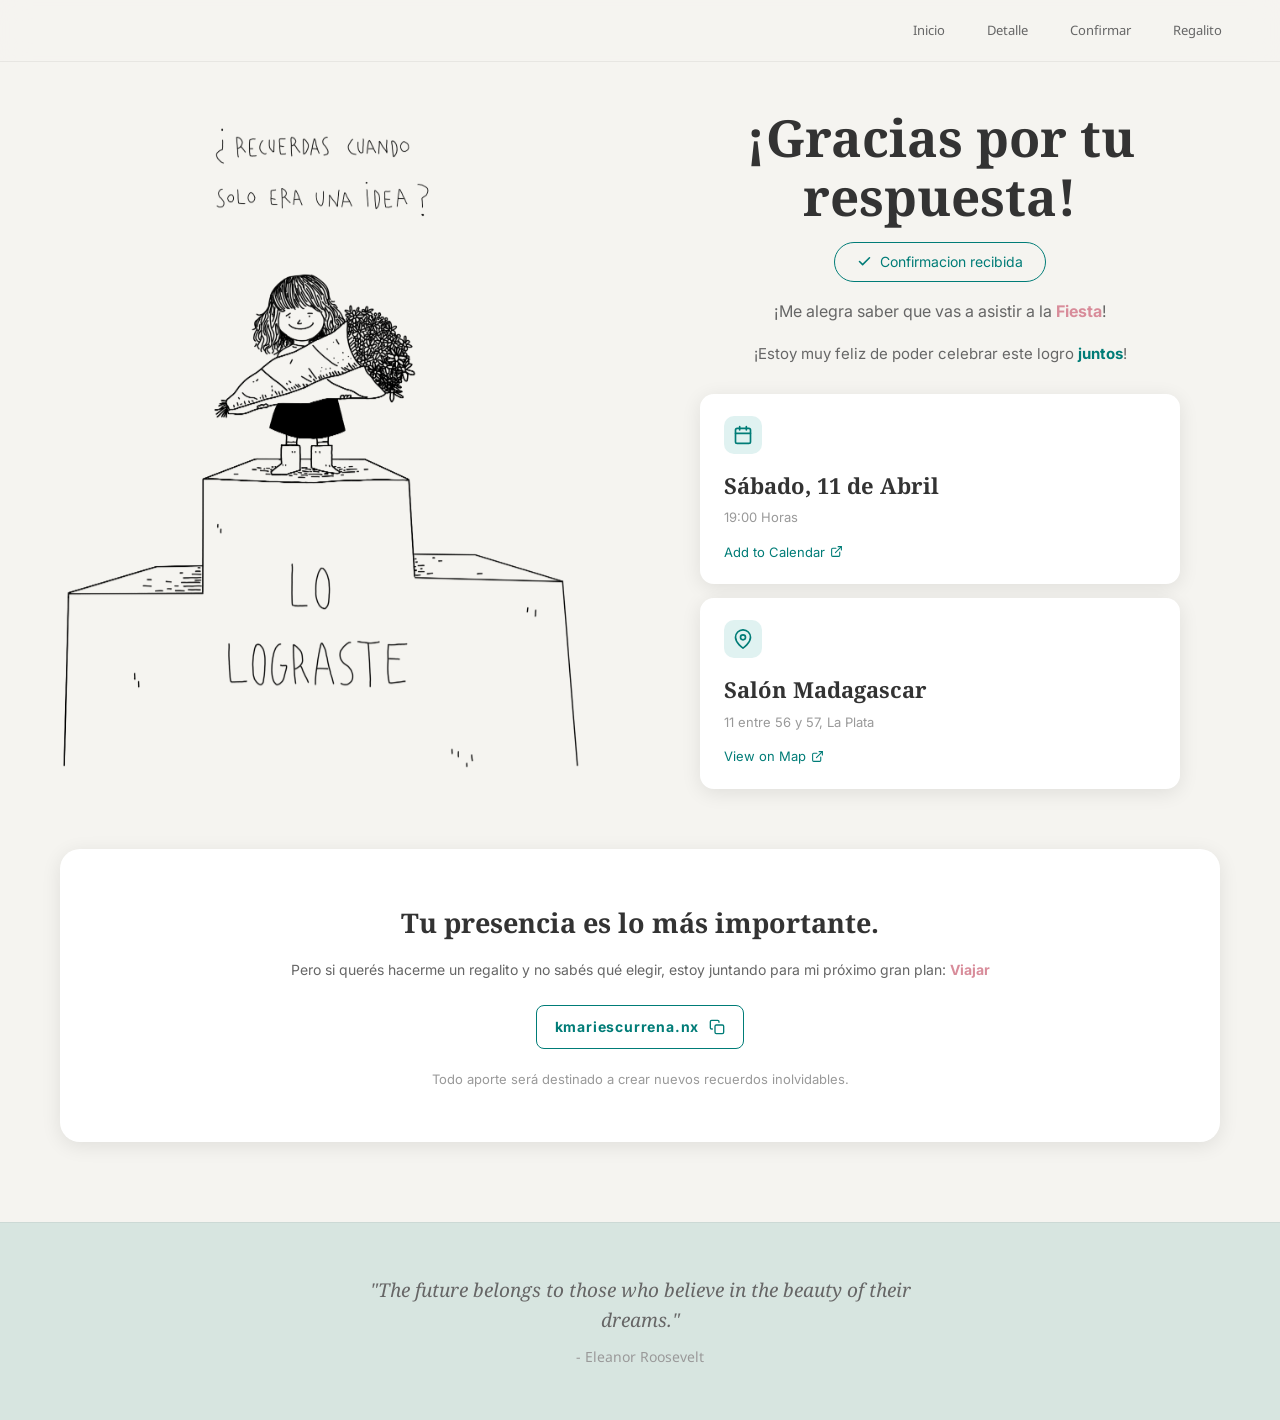
==== confirmacion.html @ 33fcc803 "Add files via upload" ====
<!DOCTYPE html>
<html lang="es">
<head>
  <meta charset="UTF-8"/>
  <meta name="viewport" content="width=device-width, initial-scale=1.0"/>
  <title>Confirmación – Mi Recibida</title>
  <link rel="preconnect" href="https://fonts.googleapis.com"/>
  <link rel="preconnect" href="https://fonts.gstatic.com" crossorigin/>
  <link href="https://fonts.googleapis.com/css2?family=Noto+Sans:wght@300;400;600;700&family=Noto+Serif:ital,wght@0,400;0,700;1,400&family=Inter:wght@300;400;600;700&display=swap" rel="stylesheet"/>
  <link rel="stylesheet" href="./css/styles.css"/>
  <style>
    /* ===== Estilos específicos de esta página ===== */

    body { min-height: 100vh; display: flex; flex-direction: column; }

    main { flex: 1; padding-top: 68px; }

    /* Back button */
    .back-btn {
      position: fixed; top: 18px; left: 20px; z-index: 201;
      background: none; border: none; cursor: pointer;
      color: var(--text-mid); padding: 6px; line-height: 1;
      text-decoration: none; display: flex; align-items: center;
      transition: color 0.2s, transform 0.2s;
    }
    .back-btn:hover { color: var(--teal); transform: translateX(-3px); }
    .back-btn svg   { stroke: currentColor; }

    /* Hero grid */
    .hero-section {
      display: grid;
      grid-template-columns: 1fr 1fr;
      align-items: center;
      min-height: calc(100vh - 68px - 160px);
      padding: 40px 60px 60px;
      gap: 40px;
    }

    /* Illustration side */
    .illus-side {
      display: flex; flex-direction: column; align-items: flex-start;
      opacity: 0; transform: translateX(-44px);
      animation: fromLeft 0.9s 0.1s var(--ease) forwards;
    }
    @keyframes fromLeft { to { opacity: 1; transform: none; } }

    .illus-caption {
      font-family: 'Noto Sans', sans-serif;
      font-size: 12px; font-weight: 400;
      letter-spacing: 3px; text-transform: uppercase;
      color: var(--text-mid); margin-bottom: 24px; margin-left: 6px;
      line-height: 1.8;
    }
    .illus-img { width: 100%; max-width: 520px; display: block; }

    /* Text side */
    .text-side {
      display: flex; flex-direction: column; align-items: center;
      text-align: center; gap: 16px;
      opacity: 0; transform: translateX(44px);
      animation: fromRight 0.9s 0.2s var(--ease) forwards;
    }
    @keyframes fromRight { to { opacity: 1; transform: none; } }

    .conf-title {
      font-family: 'Noto Serif', serif;
      font-size: clamp(26px, 4vw, 52px);
      font-weight: 700; color: var(--text); line-height: 1.15;
    }

    /* Badge */
    .badge {
      display: inline-flex; align-items: center; gap: 8px;
      border: 1.5px solid var(--teal); border-radius: 999px;
      padding: 8px 22px; font-size: 14px; color: var(--teal);
      opacity: 0; animation: fadeUp 0.6s 0.65s var(--ease) forwards;
    }
    .badge svg { stroke: var(--teal); }
    @keyframes fadeUp {
      from { opacity: 0; transform: translateY(10px); }
      to   { opacity: 1; transform: none; }
    }

    .msg-primary {
      font-size: clamp(14px, 1.7vw, 16px); color: var(--text-mid);
      line-height: 1.7; max-width: 420px;
      opacity: 0; animation: fadeUp 0.6s 0.80s var(--ease) forwards;
    }
    .msg-secondary {
      font-size: clamp(13px, 1.5vw, 15px); color: var(--text-mid);
      line-height: 1.75; max-width: 400px;
      opacity: 0; animation: fadeUp 0.6s 0.95s var(--ease) forwards;
    }
    .accent      { color: var(--pink); font-weight: 700; }
    .accent-teal { color: var(--teal); font-weight: 700; }

    /* Detail cards */
    .cards-wrap {
      display: flex; flex-direction: column; gap: 14px;
      width: 100%; max-width: 480px; margin-top: 10px;
    }
    .detail-card {
      background: var(--white); border-radius: 14px; padding: 22px 24px;
      box-shadow: var(--card-shadow); text-align: left;
      display: flex; flex-direction: column; gap: 4px;
      opacity: 0; transform: translateY(16px);
      transition: transform 0.35s var(--ease), box-shadow 0.35s var(--ease);
    }
    .detail-card.visible { animation: cardIn 0.55s var(--ease) forwards; }
    @keyframes cardIn    { to { opacity: 1; transform: none; } }
    .detail-card:hover   { transform: translateY(-4px); box-shadow: 0 14px 36px rgba(0,0,0,0.12); }

    .card-icon {
      width: 38px; height: 38px; border-radius: 10px;
      background: var(--teal-light);
      display: flex; align-items: center; justify-content: center;
      margin-bottom: 10px;
    }
    .card-icon svg { stroke: var(--teal); }

    .detail-card h3 {
      font-family: 'Noto Serif', serif;
      font-size: clamp(18px, 2.2vw, 22px); font-weight: 700; color: var(--text);
    }
    .detail-card .sub { font-size: 13px; color: var(--text-light); margin-bottom: 10px; }
    .detail-card a {
      font-size: 13px; color: var(--teal); text-decoration: none;
      display: inline-flex; align-items: center; gap: 5px;
      transition: color 0.2s, gap 0.25s var(--ease);
    }
    .detail-card a:hover { color: var(--teal-dark); gap: 9px; }
    .detail-card a svg   { stroke: var(--teal); transition: stroke 0.2s; }
    .detail-card a:hover svg { stroke: var(--teal-dark); }

    /* ===== REGALO — full width debajo del grid ===== */
    .regalo-section {
      padding: 0 60px 80px;
      opacity: 0; transform: translateY(24px);
      animation: fadeUp 0.7s 1.3s var(--ease) forwards;
    }

    /* Override: en esta página la card ocupa todo el ancho disponible */
    .regalo-section .regalo-card {
      max-width: 100%;
      border-radius: 20px;
      padding: 52px 60px;
      box-shadow: var(--card-shadow);
      background: var(--white);
      text-align: center;
      transition: transform 0.35s var(--ease), box-shadow 0.35s var(--ease);
    }
    .regalo-section .regalo-card:hover {
      transform: translateY(-4px);
      box-shadow: 0 16px 40px rgba(0,0,0,0.10);
    }

    /* Footer override */
    footer {
      background: rgba(0,124,119,0.12);
      padding: 52px 20px; text-align: center;
    }
    footer blockquote {
      font-family: 'Noto Serif', serif; font-style: italic;
      font-size: clamp(15px, 2vw, 19px); color: var(--text-mid);
      max-width: 600px; margin: 0 auto; line-height: 1.6;
    }
    footer cite {
      display: block; font-style: normal;
      font-family: 'Noto Sans', sans-serif;
      font-size: 14px; color: var(--text-light); margin-top: 10px;
    }

    /* Mobile */
    @media (max-width: 768px) {
      .hero-section {
        grid-template-columns: 1fr;
        padding: 24px 20px 48px;
        min-height: auto; gap: 32px;
      }
      .illus-side    { align-items: center; }
      .illus-img     { max-width: 320px; margin: 0 auto; }
      .illus-caption { text-align: center; margin-left: 0; }
      .text-side     { align-items: center; }
      .cards-wrap    { max-width: 100%; }

      .regalo-section { padding: 0 20px 60px; }
      .regalo-section .regalo-card { padding: 36px 24px; }

      footer { padding: 36px 20px; }
    }
  </style>
</head>
<body>

<!-- ===== NAVBAR ===== -->
<nav class="navbar" role="navigation">
  <div class="nav-links">
    <a href="index.html">Inicio</a>
    <a href="index.html#detalles">Detalle</a>
    <a href="index.html#confirmar">Confirmar</a>
    <a href="index.html#regalo">Regalito</a>
  </div>
  <button class="hamburger" id="hamburger" aria-label="Menú" aria-expanded="false">
    <span></span><span></span><span></span>
  </button>
</nav>

<!-- Mobile menu -->
<div class="mobile-menu" id="mobile-menu">
  <a href="index.html"           onclick="closeMobileMenu()">Inicio</a>
  <a href="index.html#detalles"  onclick="closeMobileMenu()">Detalle</a>
  <a href="index.html#confirmar" onclick="closeMobileMenu()">Confirmar</a>
  <a href="index.html#regalo"    onclick="closeMobileMenu()">Regalito</a>
</div>

<main>
  <!-- Grid: ilustración + texto dinámico -->
  <section class="hero-section">
    <div class="illus-side">
      <img class="illus-img" src="./images/ilustracion-lograste.png" alt="Lo Lograste"/>
    </div>
    <div class="text-side" id="text-side"></div>
  </section>

  <!-- Regalo — se muestra solo si asiste (inyectado por JS) -->
  <section class="regalo-section" id="regalo-section" style="display:none;">
    <div class="regalo-card">
      <h3 class="regalo-title">Tu presencia es lo más importante.</h3>
      <p class="regalo-desc">
        Pero si querés hacerme un regalito y no sabés qué elegir, estoy
        juntando para mi próximo gran plan: <span class="pink-bold">Viajar</span>
      </p>
      <div class="alias-container" onclick="copyAlias()">
        <span class="alias-texto">kmariescurrena.nx</span>
        <svg viewBox="0 0 24 24" fill="none" stroke="currentColor" stroke-width="2"
             width="16" height="16" class="alias-copy-icon"
             stroke-linecap="round" stroke-linejoin="round">
          <rect x="9" y="9" width="13" height="13" rx="2" ry="2"/>
          <path d="M5 15H4a2 2 0 0 1-2-2V4a2 2 0 0 1 2-2h9a2 2 0 0 1 2 2v1"/>
        </svg>
      </div>
      <p class="regalo-note">Todo aporte será destinado a crear nuevos recuerdos inolvidables.</p>
    </div>
  </section>
</main>

<!-- ===== FOOTER ===== -->
<footer>
  <blockquote>
    "The future belongs to those who believe in the beauty of their dreams."
    <cite>- Eleanor Roosevelt</cite>
  </blockquote>
</footer>

<!-- Toast -->
<div id="toast" class="toast">
  <svg viewBox="0 0 24 24" fill="none" stroke="currentColor" stroke-width="2.5"
       width="13" height="13" stroke-linecap="round" stroke-linejoin="round">
    <polyline points="20 6 9 17 4 12"/>
  </svg>
  ¡Alias copiado!
</div>

<script>
  /* ===== Hamburger ===== */
  var ham  = document.getElementById('hamburger');
  var menu = document.getElementById('mobile-menu');

  ham.addEventListener('click', function() {
    var open = menu.classList.toggle('open');
    ham.classList.toggle('open', open);
    ham.setAttribute('aria-expanded', String(open));
    document.body.style.overflow = open ? 'hidden' : '';
  });

  function closeMobileMenu() {
    menu.classList.remove('open');
    ham.classList.remove('open');
    ham.setAttribute('aria-expanded', 'false');
    document.body.style.overflow = '';
  }

  /* ===== Leer asistencia desde URL o localStorage ===== */
  var params     = new URLSearchParams(window.location.search);
  var asistencia = params.get('r') || localStorage.getItem('invitado_asistencia') || 'si';
  var textSide   = document.getElementById('text-side');

  /* ===== Íconos SVG reutilizables ===== */
  var iconCalendar = '<svg width="20" height="20" viewBox="0 0 24 24" fill="none" stroke-width="2" stroke-linecap="round" stroke-linejoin="round">'
    + '<rect x="3" y="4" width="18" height="18" rx="2" ry="2"/>'
    + '<line x1="16" y1="2" x2="16" y2="6"/>'
    + '<line x1="8" y1="2" x2="8" y2="6"/>'
    + '<line x1="3" y1="10" x2="21" y2="10"/>'
    + '</svg>';

  var iconPin = '<svg width="20" height="20" viewBox="0 0 24 24" fill="none" stroke-width="2" stroke-linecap="round" stroke-linejoin="round">'
    + '<path d="M21 10c0 7-9 13-9 13s-9-6-9-13a9 9 0 1 1 18 0z"/>'
    + '<circle cx="12" cy="10" r="3"/>'
    + '</svg>';

  var iconExternal = '<svg width="13" height="13" viewBox="0 0 24 24" fill="none" stroke-width="2" stroke-linecap="round" stroke-linejoin="round">'
    + '<path d="M18 13v6a2 2 0 0 1-2 2H5a2 2 0 0 1-2-2V8a2 2 0 0 1 2-2h6"/>'
    + '<polyline points="15 3 21 3 21 9"/>'
    + '<line x1="10" y1="14" x2="21" y2="3"/>'
    + '</svg>';

  var iconCheck = '<svg viewBox="0 0 24 24" fill="none" stroke="currentColor" stroke-width="2.5" width="15" height="15" stroke-linecap="round" stroke-linejoin="round">'
    + '<polyline points="20 6 9 17 4 12"/>'
    + '</svg>';

  /* ===== Agregar al calendario ===== */
  function agregarCalendario() {
    window.open(
      'https://www.google.com/calendar/render?action=TEMPLATE'
      + '&text='     + encodeURIComponent('Fiesta de Recibida de Katy')
      + '&dates=20260411T210000/20260412T040000'
      + '&location=' + encodeURIComponent('Salón Madagascar, 11 entre 56 y 57, La Plata')
      + '&details='  + encodeURIComponent('¡Celebramos la recibida!'),
      '_blank'
    );
  }

  /* ===== Copy alias ===== */
  function copyAlias() {
    navigator.clipboard.writeText('kmariescurrena.nx').then(function() {
      var t = document.getElementById('toast');
      t.classList.add('show');
      setTimeout(function() { t.classList.remove('show'); }, 2200);
    });
  }

  /* ===== Renderizar contenido según asistencia ===== */
  if (asistencia === 'si') {

    textSide.innerHTML =
      '<h1 class="conf-title">¡Gracias por tu respuesta!</h1>'

      + '<div class="badge">' + iconCheck + ' Confirmacion recibida</div>'

      + '<p class="msg-primary">'
      +   '¡Me alegra saber que vas a asistir a la <span class="accent">Fiesta</span>!'
      + '</p>'

      + '<p class="msg-secondary">'
      +   '¡Estoy muy feliz de poder celebrar este logro <span class="accent-teal">juntos</span>!'
      + '</p>'

      + '<div class="cards-wrap">'

      +   '<div class="detail-card" id="card-fecha">'
      +     '<div class="card-icon">' + iconCalendar + '</div>'
      +     '<h3>Sábado, 11 de Abril</h3>'
      +     '<p class="sub">19:00 Horas</p>'
      +     '<a href="#" onclick="event.preventDefault(); agregarCalendario()">'
      +       'Add to Calendar ' + iconExternal
      +     '</a>'
      +   '</div>'

      +   '<div class="detail-card" id="card-lugar">'
      +     '<div class="card-icon">' + iconPin + '</div>'
      +     '<h3>Salón Madagascar</h3>'
      +     '<p class="sub">11 entre 56 y 57, La Plata</p>'
      +     '<a href="https://maps.google.com/?q=Salón+Madagascar+11+entre+56+y+57+La+Plata" target="_blank" rel="noopener">'
      +       'View on Map ' + iconExternal
      +     '</a>'
      +   '</div>'

      + '</div>';

    // Mostrar sección regalo con animación
    var regaloSection = document.getElementById('regalo-section');
    regaloSection.style.display = 'block';

    // Animar las cards con delay escalonado
    setTimeout(function() {
      document.querySelectorAll('.detail-card').forEach(function(card, i) {
        setTimeout(function() { card.classList.add('visible'); }, i * 180);
      });
    }, 1000);

  } else {

    textSide.innerHTML =
      '<h1 class="conf-title">¡Gracias por tu respuesta!</h1>'

      + '<div class="badge">' + iconCheck + ' Confirmacion recibida</div>'

      + '<p class="msg-primary">'
      +   'Se registró que no podrás asistir a la fiesta.'
      + '</p>'

      + '<p class="msg-secondary">'
      +   'Aunque me hubiera encantado compartir este momento con vos, agradezco mucho que me hayas avisado.'
      + '</p>';

  }
</script>

</body>
</html>
---- css/styles.css ----
/* =====================================================================
   STYLE.CSS — Mi Graduación
   ===================================================================== */

/* ---------- RESET & VARIABLES ---------- */
*, *::before, *::after { box-sizing: border-box; margin: 0; padding: 0; }

:root {
  --bg:          #F5F4F0;
  --pink:        #D88C9A;
  --pink-dark:   #c5788a;
  --teal:        #007C77;
  --teal-dark:   #005f5b;
  --teal-light:  #e0f2f1;
  --text:        #333333;
  --text-mid:    #666;
  --text-light:  #999;
  --white:       #ffffff;
  --card-shadow: 0 4px 20px rgba(0,0,0,0.09);
  --ease:        cubic-bezier(0.4,0,0.2,1);
}

html { scroll-behavior: smooth; }

body {
  font-family: 'Inter', 'Noto Sans', sans-serif;
  background: var(--bg);
  color: var(--text);
  line-height: 1.6;
  overflow-x: hidden;
}

section, nav, footer { position: relative; z-index: 1; }

/* ---------- SCROLL REVEAL ---------- */
.reveal       { opacity: 0; transform: translateY(32px); }
.reveal-left  { opacity: 0; transform: translateX(-40px); }
.reveal-right { opacity: 0; transform: translateX(40px); }
.reveal,
.reveal-left,
.reveal-right {
  transition: opacity 0.7s var(--ease), transform 0.7s var(--ease);
}
.reveal.visible,
.reveal-left.visible,
.reveal-right.visible { opacity: 1; transform: none; }

.d1 { transition-delay: 0.10s; }
.d2 { transition-delay: 0.20s; }
.d3 { transition-delay: 0.30s; }
.d4 { transition-delay: 0.45s; }

/* ---------- NAVBAR ---------- */
.navbar {
  position: fixed; top: 0; left: 0; right: 0; z-index: 200;
  display: flex; justify-content: flex-end; align-items: center; gap: 6px;
  padding: 14px 40px;
  background: rgba(245,244,240,0.92);
  backdrop-filter: blur(14px);
  -webkit-backdrop-filter: blur(14px);
  border-bottom: 1px solid rgba(0,0,0,0.06);
}
.nav-links { display: flex; gap: 6px; align-items: center; }
.navbar a {
  font-family: 'Noto Sans', sans-serif;
  font-size: 13px; color: var(--text-mid); text-decoration: none;
  padding: 6px 18px; border-radius: 20px;
  transition: background 0.25s var(--ease), color 0.25s var(--ease);
}
.navbar a.active,
.navbar a:hover { background: var(--teal); color: var(--white); }

/* Hamburger */
.hamburger {
  display: none; flex-direction: column; gap: 5px;
  cursor: pointer; background: none; border: none; padding: 4px;
}
.hamburger span {
  display: block; width: 24px; height: 2px;
  background: var(--text); border-radius: 2px;
  transition: transform 0.3s var(--ease), opacity 0.3s var(--ease);
}
.hamburger.open span:nth-child(1) { transform: translateY(7px) rotate(45deg); }
.hamburger.open span:nth-child(2) { opacity: 0; }
.hamburger.open span:nth-child(3) { transform: translateY(-7px) rotate(-45deg); }

/* Mobile menu drawer */
.mobile-menu {
  display: none;
  position: fixed; inset: 0; z-index: 199;
  background: rgba(245,244,240,0.97);
  flex-direction: column; align-items: center; justify-content: center; gap: 28px;
  opacity: 0; pointer-events: none;
  transition: opacity 0.35s var(--ease);
}
.mobile-menu.open { opacity: 1; pointer-events: all; }
.mobile-menu a {
  font-family: 'Noto Serif', serif;
  font-size: 28px; color: var(--text); text-decoration: none;
  transition: color 0.2s;
}
.mobile-menu a:hover { color: var(--teal); }

/* ---------- HERO ---------- */
#inicio {
  min-height: 100vh;
  display: flex; align-items: stretch;
  padding: 0;
  background-image: url('../images/fondo.png');
  background-size: cover;
  background-position: center;
  background-repeat: no-repeat;
  background-color: var(--bg);
}

.hero-inner {
  width: 100%;
  max-width: 1400px;
  margin: 0 auto;
  display: grid;
  grid-template-columns: 1fr 1fr;
  align-items: center;
  gap: 0;
  padding-top: 68px;
}

/* Columna izquierda: logo centrado */
.hero-logo {
  display: flex;
  flex-direction: column;
  align-items: center;          /* centrado como en Figma */
  justify-content: center;
  padding: 60px 40px 60px 80px;
  animation: fromLeft 0.9s var(--ease) both;
}
.hero-logo img { width: 100%; max-width: 380px; display: block; }

/* Columna derecha: título muy grande */
.hero-right {
  display: flex;
  flex-direction: column;
  justify-content: center;
  gap: 28px;
  padding: 60px 80px 60px 40px;
  animation: fromRight 0.9s 0.15s var(--ease) both;
  background: transparent;
}

@keyframes fromLeft  { from { opacity:0; transform:translateX(-52px); } to { opacity:1; transform:none; } }
@keyframes fromRight { from { opacity:0; transform:translateX(52px);  } to { opacity:1; transform:none; } }

.hero-subtitle {
  font-family: 'Noto Serif', serif;
  font-size: clamp(42px, 6.5vw, 80px); /* más grande, como en Figma */
  color: var(--pink);
  font-weight: 700;
  line-height: 1.1;
  /* sin white-space: nowrap — rompe en dos líneas */
}
.hero-desc {
  font-size: 16px; color: var(--text-mid);
  max-width: 460px; line-height: 1.75;
}
.btn-ver {
  display: flex; align-items: center; justify-content: center; gap: 10px;
  width: 100%;
  max-width: 460px;
  background: var(--teal); color: var(--white);
  font-size: 15px; font-weight: 600;
  padding: 13px 32px; border-radius: 8px;
  text-decoration: none;
  border: none; cursor: pointer;
  box-shadow: 0 4px 16px rgba(0,124,119,0.28);
  transition: background 0.3s var(--ease), transform 0.25s var(--ease), box-shadow 0.25s var(--ease);
}
.btn-ver:hover {
  background: var(--teal-dark); transform: translateY(-2px);
  box-shadow: 0 8px 24px rgba(0,124,119,0.38);
}
.btn-ver svg { transition: transform 0.25s var(--ease); flex-shrink: 0; }
.btn-ver:hover svg { transform: translateY(3px); }

/* ---------- RESPONSIVE HERO ---------- */
@media (max-width: 768px) {
  #inicio       { min-height: auto; }
  .hero-inner   { grid-template-columns: 1fr; padding-top: 68px; }
  .hero-logo    { padding: 40px 24px 20px; align-items: center; }
  .hero-logo img{ max-width: 240px; margin: 0 auto; }
  .hero-right   { padding: 20px 24px 50px; text-align: center; align-items: center; }
  .hero-subtitle{ font-size: clamp(36px, 10vw, 52px); }
  .hero-desc    { max-width: 100%; }
  .btn-ver      { max-width: 100%; }
}

/* ---------- GUARDA EL DÍA ---------- */
#guarda {
  padding: 90px 60px;
  background: var(--white);   /* fondo blanco */
}
.guarda-inner {
  max-width: 1100px; margin: 0 auto;
  display: grid; grid-template-columns: 340px 1fr;
  gap: 60px; align-items: start;
}
.guarda-img-wrap {
  border-radius: 20px; padding: 20px;
  box-shadow: var(--card-shadow);
  background-image: url('../images/fondo.png');
  background-size: cover;
  background-position: center;
  background-repeat: no-repeat;
  background-color: var(--bg);
  transition: transform 0.4s var(--ease), box-shadow 0.4s var(--ease);
}
.guarda-img-wrap:hover {
  transform: translateY(-6px);
  box-shadow: 0 16px 40px rgba(0,0,0,0.12);
}
.guarda-img-wrap img { width: 100%; border-radius: 10px; display: block; }
.guarda-text h2 {
  font-family: 'Noto Serif', serif;
  font-size: clamp(36px,5vw,62px); font-weight: 700;
  color: var(--teal); line-height: 1.1; margin-bottom: 20px;
}
.guarda-text p { font-size: 15px; color: var(--text-mid); margin-bottom: 12px; line-height: 1.75; }
.guarda-text .highlight {
  font-family: 'Noto Serif', serif; font-size: 19px;
  color: var(--pink); font-style: italic; margin-bottom: 16px;
}

/* ---------- DETALLES ---------- */
#detalles {
  padding: 110px 60px;
  background-image: url('../images/fondo-verde.png');
  background-size: cover;
  background-position: center;
  background-repeat: no-repeat;
  background-color: rgba(0,124,119,0.10);
}
#detalles h2 {
  font-family: 'Noto Serif', serif;
  font-size: 40px; font-weight: 700; color: var(--teal);
  text-align: center; margin-bottom: 52px;
}
.detalles-grid {
  max-width: 960px; margin: 0 auto;
  display: grid; grid-template-columns: 1fr 1fr; gap: 24px;
}
.detalle-card {
  background: var(--white); border-radius: 16px; padding: 36px;
  box-shadow: var(--card-shadow);
  transition: transform 0.35s var(--ease), box-shadow 0.35s var(--ease);
}
.detalle-card:hover { transform: translateY(-4px); box-shadow: 0 14px 36px rgba(0,0,0,0.12); }

.detalle-icon-wrap {
  width: 38px; height: 38px; border-radius: 10px;
  background: var(--teal-light);
  display: flex; align-items: center; justify-content: center;
  margin-bottom: 14px;
}
.detalle-icon-wrap svg { stroke: var(--teal); }

.detalle-card h3 {
  font-family: 'Noto Serif', serif; font-size: 22px; font-weight: 700; margin-bottom: 4px;
}
.detalle-card .sub { font-size: 13px; color: var(--text-light); margin-bottom: 14px; }
.detalle-card a {
  font-size: 13px; color: var(--teal); text-decoration: none;
  display: inline-flex; align-items: center; gap: 5px;
  transition: color 0.2s, gap 0.25s var(--ease);
}
.detalle-card a:hover { color: var(--teal-dark); gap: 9px; }
.detalle-card a svg { stroke: var(--teal); transition: stroke 0.2s; }
.detalle-card a:hover svg { stroke: var(--teal-dark); }

/* ---------- COUNTDOWN ---------- */
#confirmar {
  padding: 80px 20px 100px;
  background-image: url('../images/fondo.png');
  background-size: cover;
  background-position: center;
  background-repeat: no-repeat;
  background-color: var(--bg);
}

.countdown-label {
  text-align: center;
  font-family: 'Noto Sans', sans-serif;
  font-size: 22px; font-weight: 700; letter-spacing: 6px;
  color: var(--pink); text-transform: uppercase; margin-bottom: 32px;
}
.countdown {
  display: flex; justify-content: center; gap: 16px; margin-bottom: 56px;
}
.countdown-item {
  /* blanco al 75%, borde rosa al 20% */
  background: rgba(255,255,255,0.75);
  border: 1.5px solid rgba(229,152,155,0.20);
  border-radius: 12px;
  padding: 22px 16px 16px; min-width: 88px;
  display: flex; flex-direction: column; align-items: center; gap: 8px;
  box-shadow: 0 4px 20px rgba(0,0,0,0.09);
}
.countdown-item span {
  font-family: 'Inter', sans-serif;
  font-size: 36px; font-weight: 700;
  color: #D88C9A;   /* rosa exacto */
  line-height: 1;
}
.countdown-item small {
  font-family: 'Noto Sans', sans-serif;
  font-size: 9px; font-weight: 700; letter-spacing: 2px;
  text-transform: uppercase;
  color: #64748B;   /* slate */
}

/* ---------- FORM CARD ---------- */
.form-card {
  background: var(--white); border-radius: 20px;
  padding: 44px 48px; max-width: 520px; margin: 0 auto;
  box-shadow: var(--card-shadow);
}
.form-card h3 {
  font-family: 'Noto Serif', serif; font-size: 32px;
  font-weight: 700; text-align: center; margin-bottom: 8px;
}
.form-sub {
  font-size: 15px; text-align: center;
  color: var(--text-mid); margin-bottom: 32px;
}

.form-row { display: grid; grid-template-columns: 1fr 1fr; gap: 12px; margin-bottom: 22px; }
.form-group { display: flex; flex-direction: column; gap: 5px; margin-bottom: 18px; }
.form-label {
  font-size: 10px; font-weight: 700; letter-spacing: 1.5px;
  text-transform: uppercase; color: var(--text-mid);
}

.form-input,
.form-select,
.form-textarea {
  border: 1.5px solid #ddd; border-radius: 8px;
  padding: 11px 14px; font-size: 14px;
  font-family: 'Noto Sans', sans-serif;
  color: var(--text); background: var(--white);
  outline: none; width: 100%; appearance: none;
  transition: border-color 0.28s var(--ease), box-shadow 0.28s var(--ease);
}
.form-input:focus,
.form-select:focus,
.form-textarea:focus {
  border-color: var(--teal);
  box-shadow: 0 0 0 3px rgba(0,124,119,0.10);
}
.form-input.error { border-color: var(--pink); box-shadow: 0 0 0 3px rgba(216,140,154,0.15); }
.form-input::placeholder,
.form-textarea::placeholder { color: #bbb; }
.form-textarea { resize: vertical; min-height: 70px; }

.select-wrap { position: relative; }
.select-wrap::after {
  content: '';
  position: absolute; right: 14px; top: 50%;
  transform: translateY(-50%) rotate(45deg);
  width: 7px; height: 7px;
  border-right: 2px solid var(--text-light);
  border-bottom: 2px solid var(--text-light);
  pointer-events: none;
}

/* Asisto buttons */
.asisto-label {
  font-size: 10px; font-weight: 700; letter-spacing: 1.5px;
  text-transform: uppercase; color: var(--text-mid);
  margin-bottom: 10px; display: block;
}
.asisto-row { display: grid; grid-template-columns: 1fr 1fr; gap: 10px; margin-bottom: 6px; }
.btn-asisto {
  padding: 13px; border-radius: 8px;
  border: 1.5px solid #ddd; background: var(--white);
  font-size: 14px; font-family: 'Noto Sans', sans-serif;
  cursor: pointer; color: var(--text-mid);
  transition: all 0.3s var(--ease);
}
.btn-asisto:hover { border-color: var(--teal); color: var(--teal); }

.btn-asisto.selected-si {
  background: var(--pink); border-color: var(--pink); color: var(--white);
  box-shadow: 0 4px 14px rgba(216,140,154,0.40); transform: translateY(-1px);
}
.btn-asisto.selected-no {
  background: var(--pink); border-color: var(--pink); color: var(--white);
  box-shadow: 0 4px 14px rgba(216,140,154,0.40); transform: translateY(-1px);
}

/* Expandable steps using CSS grid trick */
.form-step {
  display: grid; grid-template-rows: 0fr;
  opacity: 0; transform: translateY(8px);
  transition:
    grid-template-rows 0.45s var(--ease),
    opacity            0.38s var(--ease),
    transform          0.38s var(--ease);
}
.form-step > .fs-inner { overflow: hidden; }
.form-step.open { grid-template-rows: 1fr; opacity: 1; transform: translateY(0); }

/* No-asiste message */
.no-msg-wrap {
  display: grid; grid-template-rows: 0fr; opacity: 0;
  transition: grid-template-rows 0.45s var(--ease), opacity 0.38s var(--ease);
}
.no-msg-wrap > div { overflow: hidden; }
.no-msg-wrap.open  { grid-template-rows: 1fr; opacity: 1; }
.no-msg {
  font-size: 13px; color: var(--text-light);
  text-align: center; font-style: italic; padding: 14px 0 2px;
}

/* Enviar wrapper */
.enviar-wrap {
  display: grid; grid-template-rows: 0fr; opacity: 0;
  transition:
    grid-template-rows 0.50s 0.08s var(--ease),
    opacity            0.40s 0.12s var(--ease);
}
.enviar-wrap > div { overflow: hidden; }
.enviar-wrap.open  { grid-template-rows: 1fr; opacity: 1; }

.btn-enviar {
  width: 100%; padding: 15px; background: var(--teal); color: var(--white);
  border: none; border-radius: 10px; font-size: 15px;
  font-family: 'Noto Sans', sans-serif; font-weight: 700; cursor: pointer;
  box-shadow: 0 4px 16px rgba(0,124,119,0.28); margin-top: 20px;
  transition: background 0.3s var(--ease), transform 0.25s var(--ease), box-shadow 0.25s var(--ease);
}
.btn-enviar:hover {
  background: var(--teal-dark); transform: translateY(-2px);
  box-shadow: 0 8px 24px rgba(0,124,119,0.38);
}

#form-error {
  font-size: 12px; color: var(--pink);
  text-align: center; margin-top: 10px; min-height: 18px;
}

/* Loading overlay */
#loading {
  display: none; position: fixed; inset: 0;
  background: rgba(245,244,240,0.78);
  backdrop-filter: blur(5px); z-index: 999;
  align-items: center; justify-content: center;
}
.spinner {
  width: 42px; height: 42px;
  border: 3px solid #ddd; border-top-color: var(--teal);
  border-radius: 50%; animation: spin 0.72s linear infinite;
}
@keyframes spin { to { transform: rotate(360deg); } }

/* ---------- REGALO ---------- */
#regalo {
  padding: 80px 20px;
  background: var(--white);
}
.regalo-card {
  background: var(--white); border-radius: 20px;
  padding: 52px 44px; max-width: 700px; margin: 0 auto;
  text-align: center; box-shadow: var(--card-shadow);
  transition: transform 0.35s var(--ease), box-shadow 0.35s var(--ease);
}
.regalo-card:hover { transform: translateY(-4px); box-shadow: 0 16px 40px rgba(0,0,0,0.10); }

.regalo-title {
  font-family: 'Noto Serif', serif;
  font-size: clamp(20px,3.5vw,27px); font-weight: 700; margin-bottom: 14px;
}
.regalo-desc { font-size: 14px; color: var(--text-mid); line-height: 1.75; margin-bottom: 22px; }
.pink-bold   { color: var(--pink); font-weight: 700; }

.alias-container {
  display: inline-flex; align-items: center; gap: 10px;
  border: 1.5px solid var(--teal); border-radius: 8px;
  padding: 10px 18px; cursor: pointer; margin-bottom: 20px;
  color: var(--teal);
  transition: background 0.25s var(--ease), color 0.25s var(--ease), transform 0.25s var(--ease);
}
.alias-container:hover { background: var(--teal); color: var(--white); transform: translateY(-2px); }
.alias-container:hover .alias-copy-icon { stroke: var(--white); }

.alias-texto { font-size: 14px; font-weight: 700; letter-spacing: 0.8px; }
.alias-copy-icon { stroke: var(--teal); transition: stroke 0.25s; }

/* Toast */
.toast {
  display: inline-flex; align-items: center; gap: 6px;
  position: fixed; bottom: 30px; left: 50%;
  transform: translateX(-50%) translateY(16px);
  background: var(--teal); color: var(--white);
  padding: 11px 22px; border-radius: 10px; font-size: 14px;
  opacity: 0; pointer-events: none;
  box-shadow: 0 6px 20px rgba(0,124,119,0.32);
  transition: opacity 0.35s var(--ease), transform 0.35s var(--ease);
  white-space: nowrap; z-index: 1000;
}
.toast.show { opacity: 1; transform: translateX(-50%) translateY(0); }
.toast svg  { stroke: var(--white); flex-shrink: 0; }

.regalo-note { font-size: 13px; color: var(--text-light); }

/* ---------- FOOTER ---------- */
footer {
  background: rgba(0,124,119,0.12); padding: 52px 20px;
  text-align: center; border-top: 1px solid rgba(0,0,0,0.05);
}
footer blockquote {
  font-family: 'Noto Serif', serif; font-style: italic;
  font-size: clamp(14px,2vw,18px); color: var(--text-mid);
  max-width: 600px; margin: 0 auto; line-height: 1.6;
}
footer cite {
  display: block; font-style: normal;
  font-family: 'Noto Sans', sans-serif;
  font-size: 13px; color: var(--text-light); margin-top: 10px;
}

#hidden_iframe { display: none; }

/* ---------- RESPONSIVE ---------- */
@media (max-width: 768px) {
  .navbar       { padding: 12px 16px; }
  .nav-links    { display: none; }
  .hamburger    { display: flex; }
  .mobile-menu  { display: flex; }

  #inicio       { min-height: auto; }
  .hero-inner   { grid-template-columns: 1fr; padding-top: 68px; }
  .hero-logo    { padding: 40px 24px 20px; align-items: center; }
  .hero-logo img{ max-width: 240px; margin: 0 auto; }
  .hero-right   { padding: 20px 24px 50px; text-align: center; align-items: center; }
  .hero-subtitle{ font-size: clamp(36px, 10vw, 52px); }
  .hero-desc    { max-width: 100%; }
  .btn-ver      { width: 100%; }

  #guarda         { padding: 56px 24px; }
  .guarda-inner   { grid-template-columns: 1fr; gap: 36px; }
  .guarda-img-wrap{ max-width: 300px; margin: 0 auto; }

  #detalles       { padding: 56px 24px; }
  .detalles-grid  { grid-template-columns: 1fr; max-width: 420px; margin: 0 auto; }

  .countdown      { gap: 10px; }
  .countdown-item { min-width: 66px; padding: 16px 10px 12px; }
  .countdown-item span { font-size: 26px; }

  .form-card { padding: 28px 20px; }
  .form-row  { grid-template-columns: 1fr; gap: 0; }

  #regalo      { padding: 20px 20px 60px; }
  .regalo-card { padding: 36px 24px; }
  footer       { padding: 40px 24px; }
}

@media (max-width: 400px) {
  .countdown-item      { min-width: 56px; }
  .countdown-item span { font-size: 22px; }
}
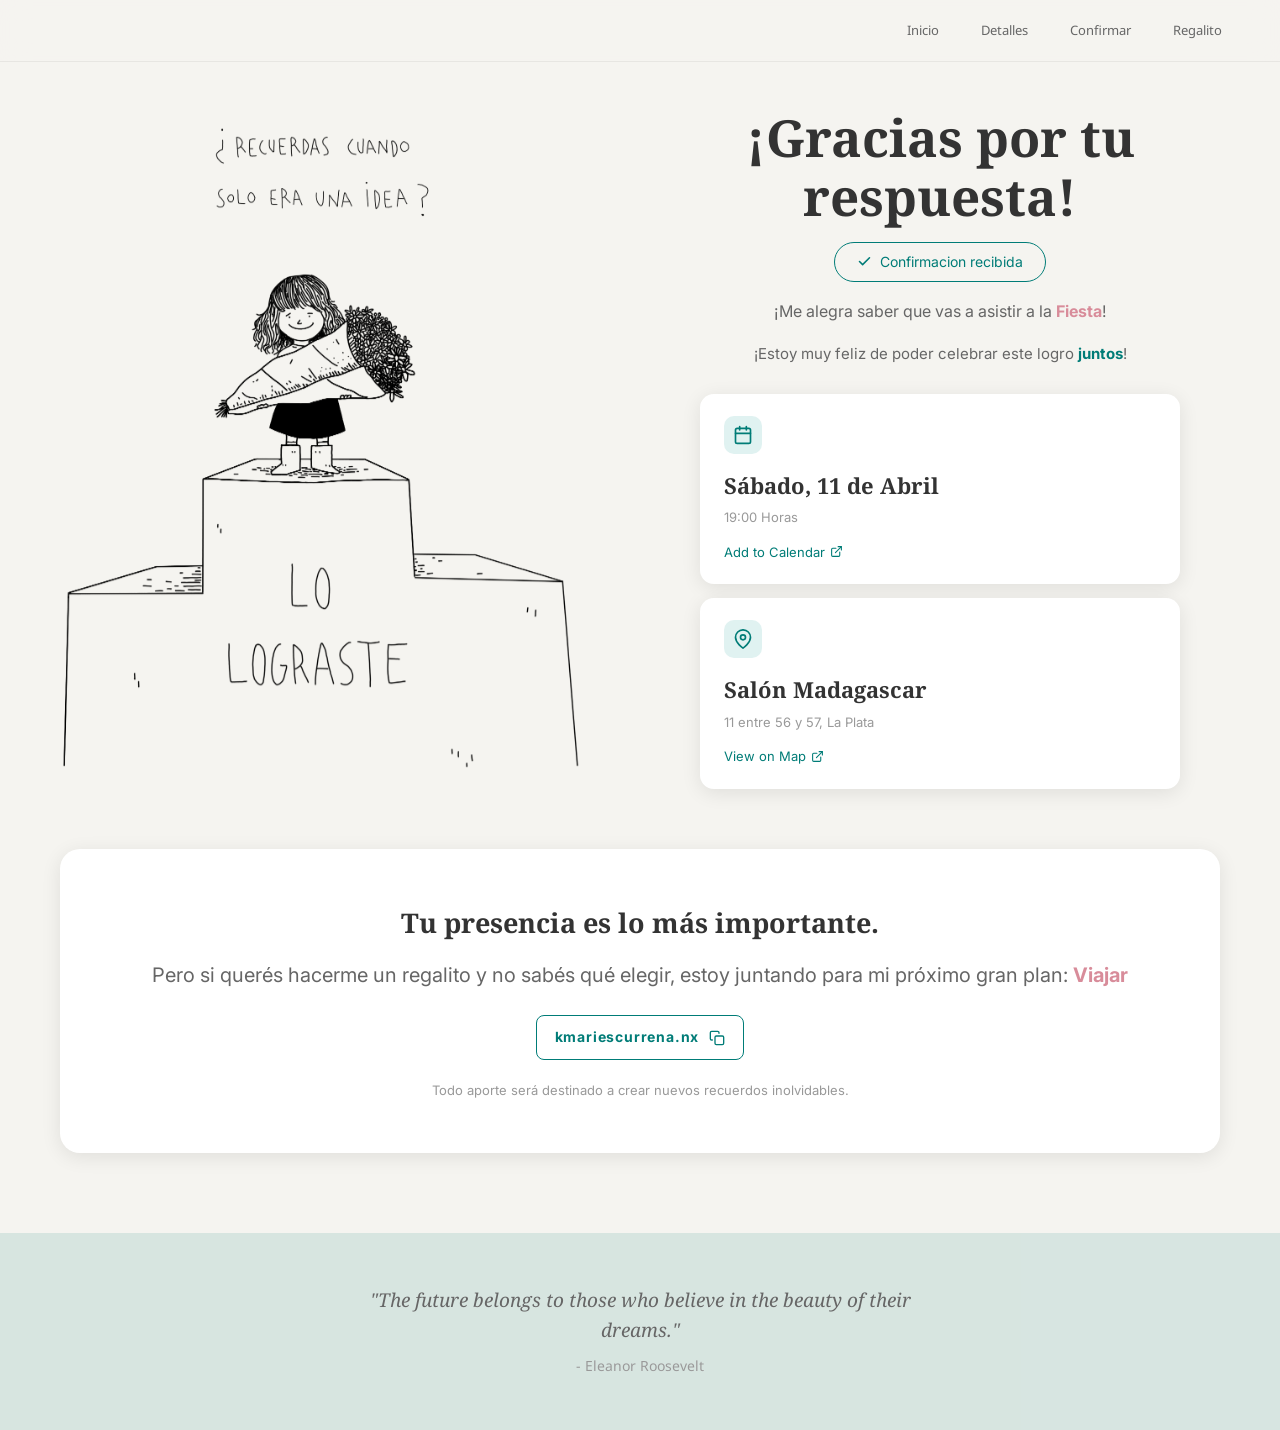
==== commit 4f2b158b: "arreglos" ====
--- a/confirmacion.html
+++ b/confirmacion.html
@@ -196,7 +196,7 @@
 <nav class="navbar" role="navigation">
   <div class="nav-links">
     <a href="index.html">Inicio</a>
-    <a href="index.html#detalles">Detalle</a>
+    <a href="index.html#detalles">Detalles</a>
     <a href="index.html#confirmar">Confirmar</a>
     <a href="index.html#regalo">Regalito</a>
   </div>
@@ -208,7 +208,7 @@
 <!-- Mobile menu -->
 <div class="mobile-menu" id="mobile-menu">
   <a href="index.html"           onclick="closeMobileMenu()">Inicio</a>
-  <a href="index.html#detalles"  onclick="closeMobileMenu()">Detalle</a>
+  <a href="index.html#detalles"  onclick="closeMobileMenu()">Detalles</a>
   <a href="index.html#confirmar" onclick="closeMobileMenu()">Confirmar</a>
   <a href="index.html#regalo"    onclick="closeMobileMenu()">Regalito</a>
 </div>
--- a/css/styles.css
+++ b/css/styles.css
@@ -128,7 +128,7 @@
 .hero-logo {
   display: flex;
   flex-direction: column;
-  align-items: center;          /* centrado como en Figma */
+  align-items: center;          
   justify-content: center;
   padding: 60px 40px 60px 80px;
   animation: fromLeft 0.9s var(--ease) both;
@@ -158,7 +158,7 @@
   /* sin white-space: nowrap — rompe en dos líneas */
 }
 .hero-desc {
-  font-size: 16px; color: var(--text-mid);
+  font-size: 20px; color: var(--text-mid);
   max-width: 460px; line-height: 1.75;
 }
 .btn-ver {
@@ -199,7 +199,7 @@
 }
 .guarda-inner {
   max-width: 1100px; margin: 0 auto;
-  display: grid; grid-template-columns: 340px 1fr;
+  display: grid; grid-template-columns: 420px 1fr;
   gap: 60px; align-items: start;
 }
 .guarda-img-wrap {
@@ -219,12 +219,12 @@
 .guarda-img-wrap img { width: 100%; border-radius: 10px; display: block; }
 .guarda-text h2 {
   font-family: 'Noto Serif', serif;
-  font-size: clamp(36px,5vw,62px); font-weight: 700;
+  font-size: clamp(40px,5vw,62px); font-weight: 700;
   color: var(--teal); line-height: 1.1; margin-bottom: 20px;
 }
-.guarda-text p { font-size: 15px; color: var(--text-mid); margin-bottom: 12px; line-height: 1.75; }
+.guarda-text p { font-size: 18px; color: var(--text-mid); margin-bottom: 12px; line-height: 1.75; }
 .guarda-text .highlight {
-  font-family: 'Noto Serif', serif; font-size: 19px;
+  font-family: 'Noto Serif', serif; font-size: 24px;
   color: var(--pink); font-style: italic; margin-bottom: 16px;
 }
 
@@ -255,11 +255,12 @@
 
 .detalle-icon-wrap {
   width: 38px; height: 38px; border-radius: 10px;
-  background: var(--teal-light);
+  background: #fce5e9;
   display: flex; align-items: center; justify-content: center;
   margin-bottom: 14px;
 }
-.detalle-icon-wrap svg { stroke: var(--teal); }
+
+.detalle-icon-wrap svg { stroke: var(--pink); }
 
 .detalle-card h3 {
   font-family: 'Noto Serif', serif; font-size: 22px; font-weight: 700; margin-bottom: 4px;
@@ -287,21 +288,23 @@
 .countdown-label {
   text-align: center;
   font-family: 'Noto Sans', sans-serif;
-  font-size: 22px; font-weight: 700; letter-spacing: 6px;
+  font-size: 24px; font-weight: 700; letter-spacing: 6px;
   color: var(--pink); text-transform: uppercase; margin-bottom: 32px;
 }
 .countdown {
   display: flex; justify-content: center; gap: 16px; margin-bottom: 56px;
 }
 .countdown-item {
-  /* blanco al 75%, borde rosa al 20% */
   background: rgba(255,255,255,0.75);
   border: 1.5px solid rgba(229,152,155,0.20);
   border-radius: 12px;
-  padding: 22px 16px 16px; min-width: 88px;
+  padding: 22px 16px 16px;
+  width: 88px;        /* width fijo en lugar de min-width */
+  flex-shrink: 0;     /* que no se achique en pantallas chicas */
   display: flex; flex-direction: column; align-items: center; gap: 8px;
   box-shadow: 0 4px 20px rgba(0,0,0,0.09);
 }
+
 .countdown-item span {
   font-family: 'Inter', sans-serif;
   font-size: 36px; font-weight: 700;
@@ -476,7 +479,7 @@
   font-family: 'Noto Serif', serif;
   font-size: clamp(20px,3.5vw,27px); font-weight: 700; margin-bottom: 14px;
 }
-.regalo-desc { font-size: 14px; color: var(--text-mid); line-height: 1.75; margin-bottom: 22px; }
+.regalo-desc { font-size: 20px; color: var(--text-mid); line-height: 1.75; margin-bottom: 22px; }
 .pink-bold   { color: var(--pink); font-weight: 700; }
 
 .alias-container {
@@ -511,18 +514,25 @@
 
 /* ---------- FOOTER ---------- */
 footer {
-  background: rgba(0,124,119,0.12); padding: 52px 20px;
-  text-align: center; border-top: 1px solid rgba(0,0,0,0.05);
+  padding: 40px 40px;
+  background-image: url('../images/fondo-verde.png');
+  background-size: cover;
+  background-position: center;
+  background-repeat: no-repeat;
+  background-color: rgba(0,124,119,0.10);
 }
 footer blockquote {
-  font-family: 'Noto Serif', serif; font-style: italic;
-  font-size: clamp(14px,2vw,18px); color: var(--text-mid);
+  font-family: 'Noto Serif', serif; 
+  font-style: italic;
+  font-size: clamp(14px,2vw,18px); color: var(--text);
   max-width: 600px; margin: 0 auto; line-height: 1.6;
 }
 footer cite {
-  display: block; font-style: normal;
+  display: block; 
+  font-style: normal;
   font-family: 'Noto Sans', sans-serif;
-  font-size: 13px; color: var(--text-light); margin-top: 10px;
+  font-size: 14px; color: var(--text-mid); margin-top: 10px;
+  text-align: center;
 }
 
 #hidden_iframe { display: none; }
@@ -551,11 +561,12 @@
   .detalles-grid  { grid-template-columns: 1fr; max-width: 420px; margin: 0 auto; }
 
   .countdown      { gap: 10px; }
-  .countdown-item { min-width: 66px; padding: 16px 10px 12px; }
+  .countdown-item { width: 72px; flex-shrink: 0; padding: 16px 10px 12px; }
+.countdown-item small { font-size: 7px; letter-spacing: 1px; }
   .countdown-item span { font-size: 26px; }
 
   .form-card { padding: 28px 20px; }
-  .form-row  { grid-template-columns: 1fr; gap: 0; }
+  .form-row  { grid-template-columns: 1fr; gap: 14px; }
 
   #regalo      { padding: 20px 20px 60px; }
   .regalo-card { padding: 36px 24px; }
@@ -563,6 +574,7 @@
 }
 
 @media (max-width: 400px) {
-  .countdown-item      { min-width: 56px; }
+  .countdown-item      { width: 60px; }
   .countdown-item span { font-size: 22px; }
+  .countdown-item small { font-size: 6px; letter-spacing: 0.5px; }
 }
